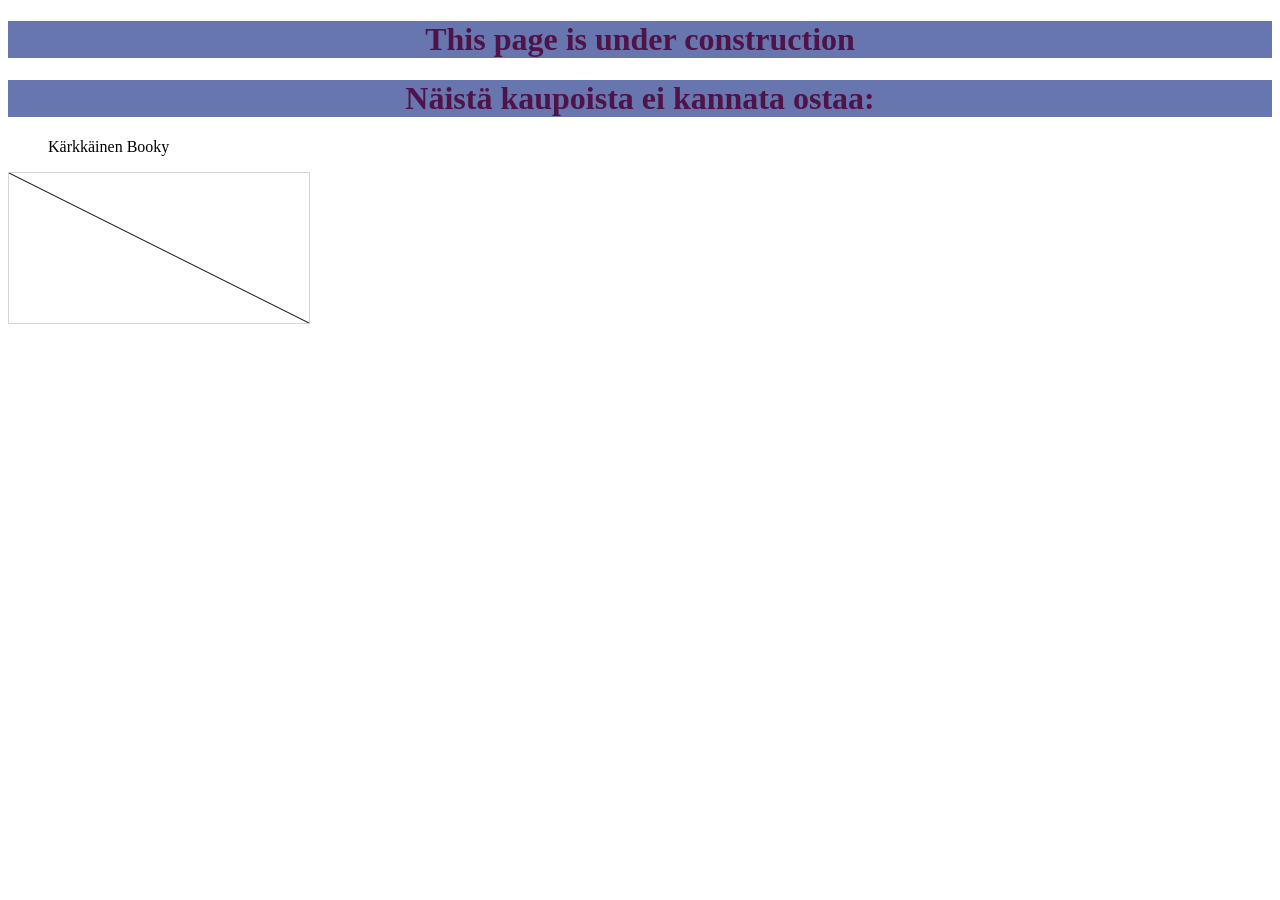
==== index.html @ b7d0ce35 "Update index.html" ====
<!DOCTYPE html>
<html>
    <head>
        <meta charset="utf-8">
        <title>HTML basics</title>
        <style>
            h1 {
                color: rgb(79, 19, 71);
                text-align: center;
                background-color: rgb(104, 118, 175); 
            }
        </style>
    </head>
    <body>
    <h1>This page is under construction</h1>
    <h1>Näistä kaupoista ei kannata ostaa:</h1>
        <ul>
            Kärkkäinen
            Booky
        </ul>
        <canvas id="myCanvas" width="300" height="150" style="border:1px solid #d3d3d3;">
Your browser does not support the HTML5 canvas tag.</canvas>

<script>
var c = document.getElementById("myCanvas");
var ctx = c.getContext("2d");
ctx.beginPath();
ctx.moveTo(0, 0);
ctx.lineTo(300, 150);
ctx.stroke();
</script>

    </body>
</html>
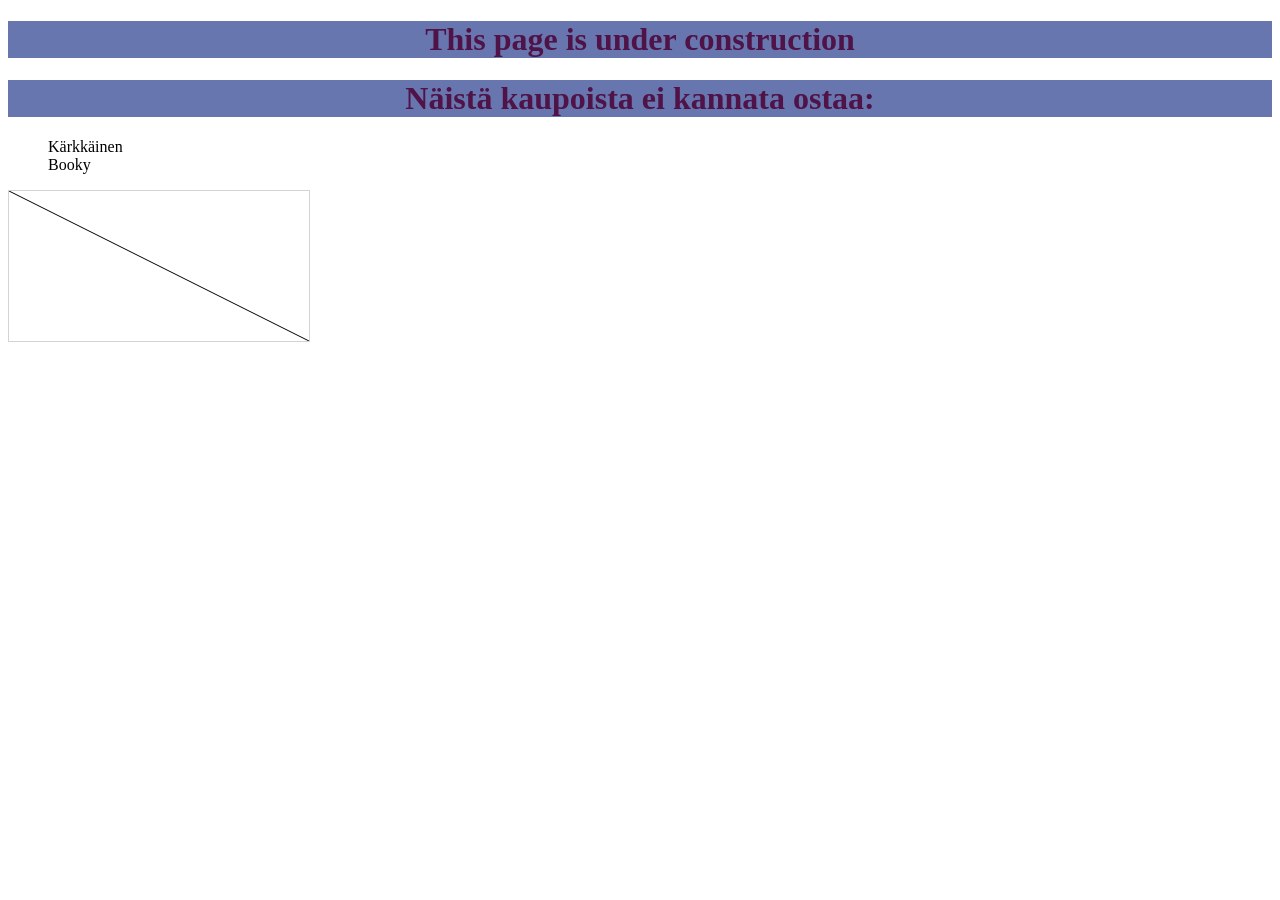
==== commit 40550934: "Update index.html" ====
--- a/index.html
+++ b/index.html
@@ -15,7 +15,7 @@
     <h1>This page is under construction</h1>
     <h1>Näistä kaupoista ei kannata ostaa:</h1>
         <ul>
-            Kärkkäinen
+            Kärkkäinen <br>
             Booky
         </ul>
         <canvas id="myCanvas" width="300" height="150" style="border:1px solid #d3d3d3;">
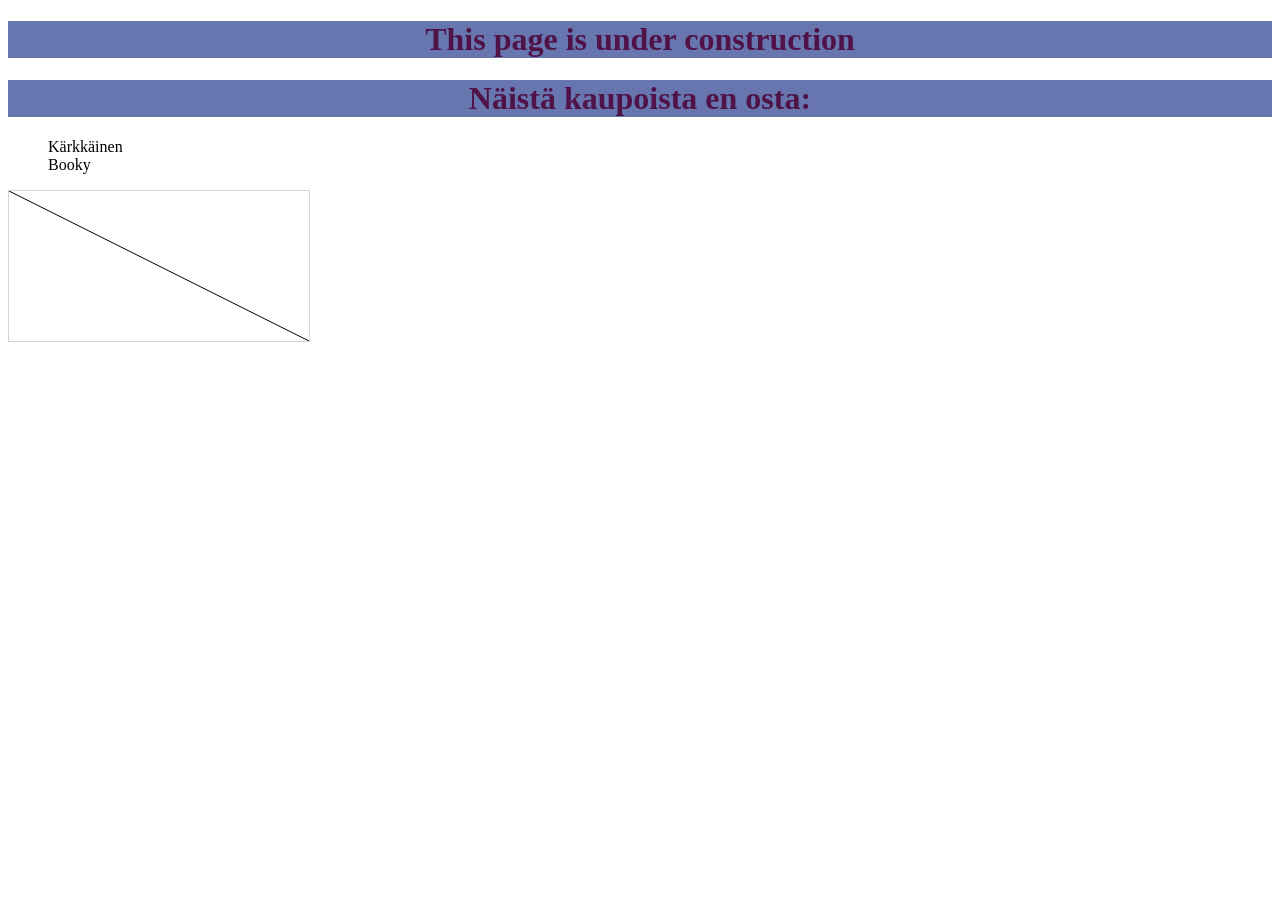
==== commit 7fe74ea4: "Update index.html" ====
--- a/index.html
+++ b/index.html
@@ -13,7 +13,7 @@
     </head>
     <body>
     <h1>This page is under construction</h1>
-    <h1>Näistä kaupoista ei kannata ostaa:</h1>
+    <h1>Näistä kaupoista en osta:</h1>
         <ul>
             Kärkkäinen <br>
             Booky
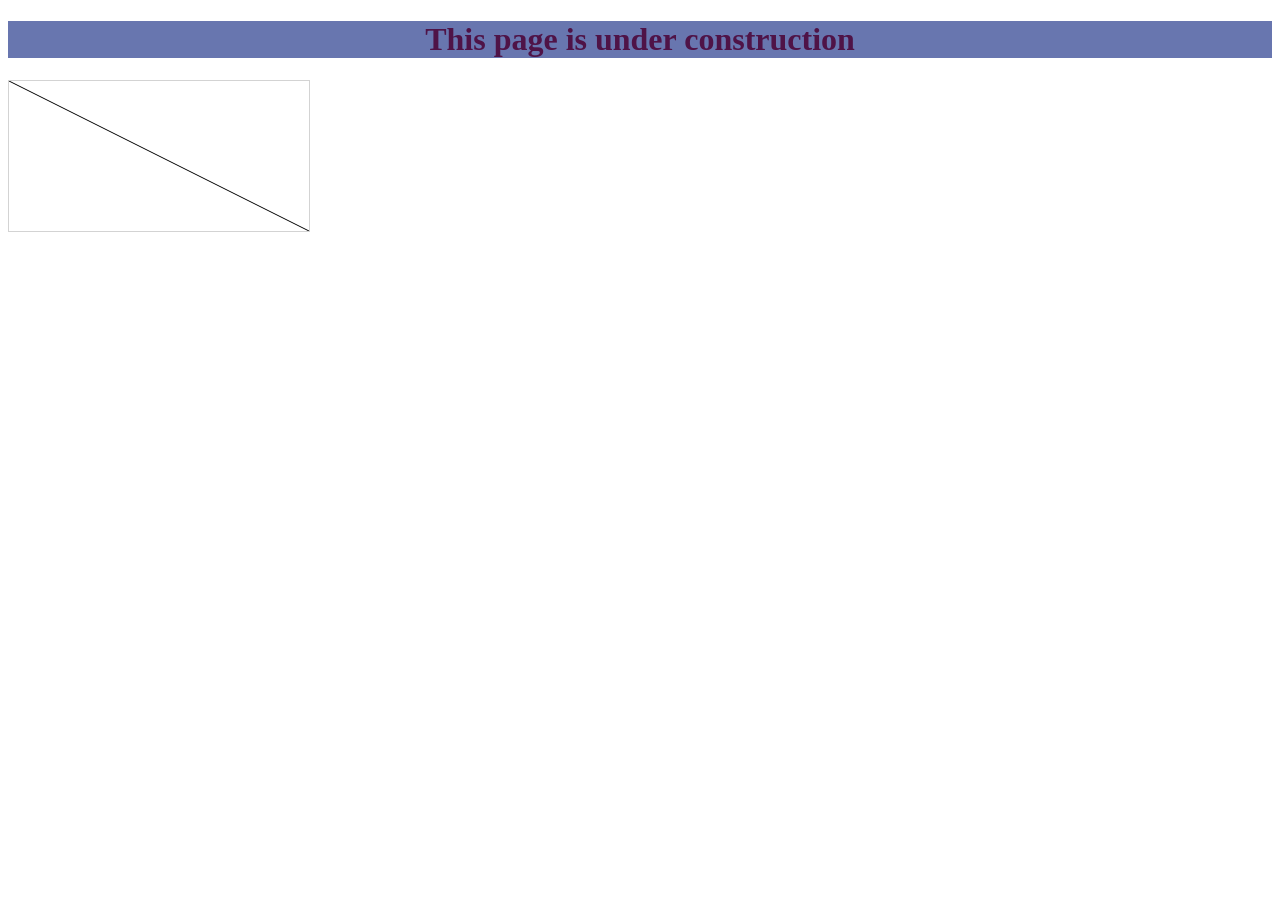
==== commit 2f4ad591: "Update index.html" ====
--- a/index.html
+++ b/index.html
@@ -13,11 +13,7 @@
     </head>
     <body>
     <h1>This page is under construction</h1>
-    <h1>Näistä kaupoista en osta:</h1>
-        <ul>
-            Kärkkäinen <br>
-            Booky
-        </ul>
+    
         <canvas id="myCanvas" width="300" height="150" style="border:1px solid #d3d3d3;">
 Your browser does not support the HTML5 canvas tag.</canvas>
 
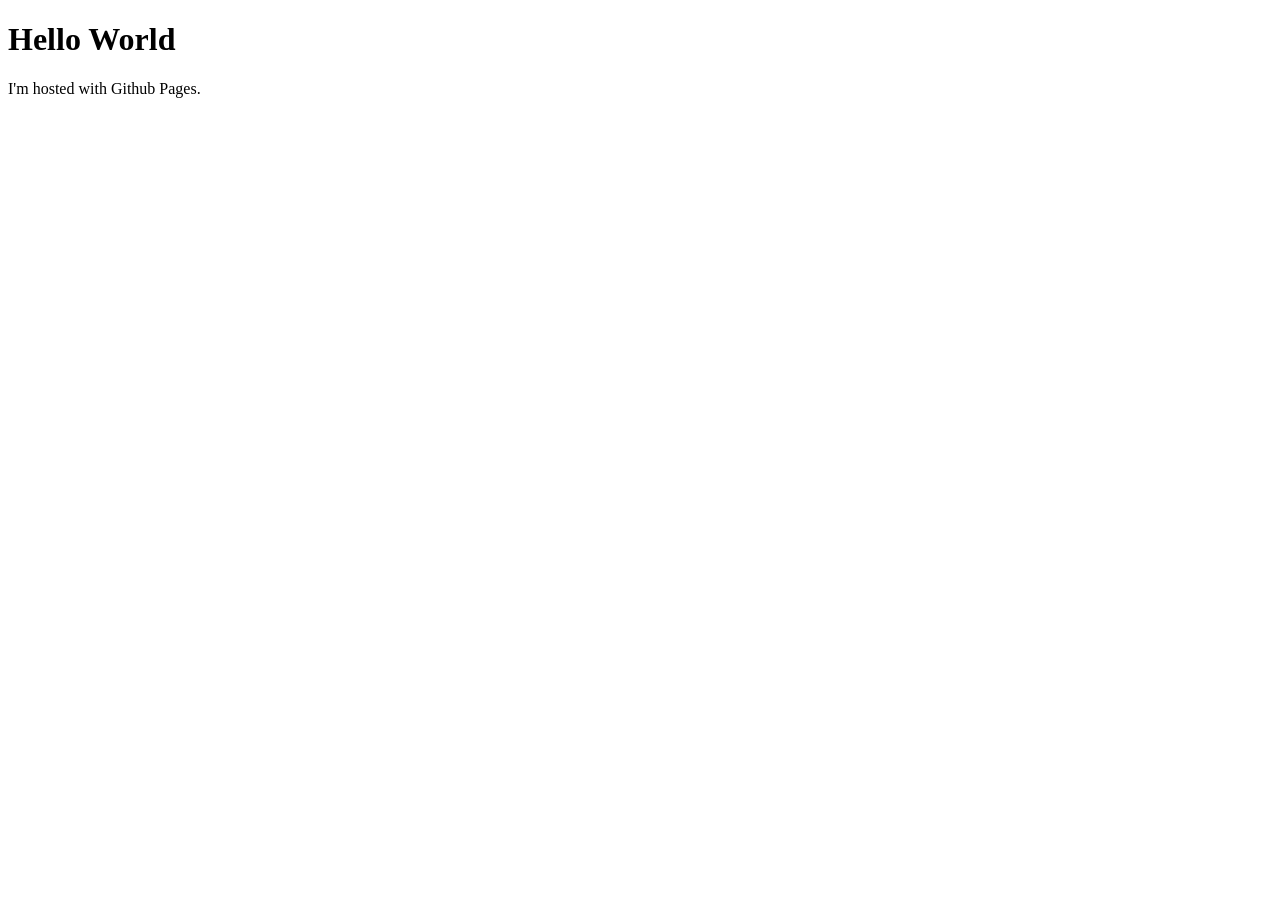
==== commit 953a1cbe: "Create index.html" ====
--- a/index.html
+++ b/index.html
@@ -1,30 +1,13 @@
 <!DOCTYPE html>
-<html>
-    <head>
-        <meta charset="utf-8">
-        <title>HTML basics</title>
-        <style>
-            h1 {
-                color: rgb(79, 19, 71);
-                text-align: center;
-                background-color: rgb(104, 118, 175); 
-            }
-        </style>
-    </head>
-    <body>
-    <h1>This page is under construction</h1>
-    
-        <canvas id="myCanvas" width="300" height="150" style="border:1px solid #d3d3d3;">
-Your browser does not support the HTML5 canvas tag.</canvas>
-
-<script>
-var c = document.getElementById("myCanvas");
-var ctx = c.getContext("2d");
-ctx.beginPath();
-ctx.moveTo(0, 0);
-ctx.lineTo(300, 150);
-ctx.stroke();
-</script>
-
-    </body>
-</html>
+<html lang="en">
+<head>
+    <meta charset="UTF-8">
+    <meta http-equiv="X-UA-Compatible" content="IE=edge">
+    <meta name="viewport" content="width=device-width, initial-scale=1.0">
+    <title>Document</title>
+</head>
+<body>
+   <h1>Hello World</h1> 
+   <p>I'm hosted with Github Pages.</p>
+</body>
+</html>
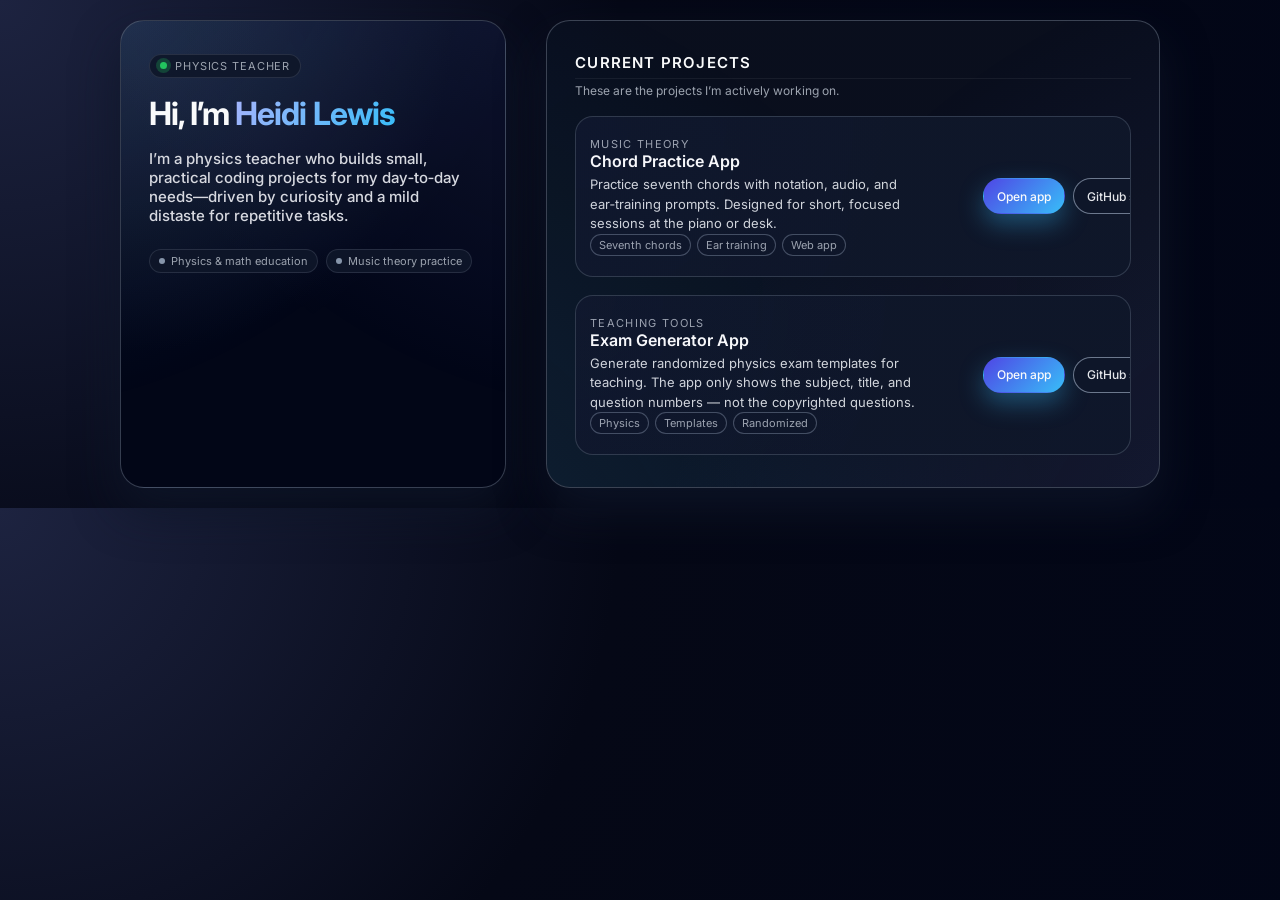
==== commit cfbdf5fb: "Publish personal frontpage" ====
--- a/index.html
+++ b/index.html
@@ -1,13 +1,122 @@
 <!DOCTYPE html>
 <html lang="en">
 <head>
-    <meta charset="UTF-8">
-    <meta http-equiv="X-UA-Compatible" content="IE=edge">
-    <meta name="viewport" content="width=device-width, initial-scale=1.0">
-    <title>Document</title>
+  <meta charset="UTF-8" />
+  <title>Heidi Lewis – Projects</title>
+  <meta name="viewport" content="width=device-width, initial-scale=1">
+
+  <!-- Google Font -->
+  <link 
+    href="https://fonts.googleapis.com/css2?family=Inter:wght@300;400;500;600;700&display=swap" 
+    rel="stylesheet"
+  />
+
+  <!-- External CSS -->
+  <link rel="stylesheet" href="styles.css" />
 </head>
+
 <body>
-   <h1>Hello World</h1> 
-   <p>I'm hosted with Github Pages.</p>
+  <main class="page">
+
+    <!-- INTRO -->
+    <section class="intro">
+      <div class="intro-inner">
+
+        <div class="pill">
+          <span class="pill-dot"></span>
+          <span>Physics teacher</span>
+        </div>
+
+        <h1 class="name">
+          Hi, I’m <span>Heidi Lewis</span>
+        </h1>
+
+        <p class="subtitle">
+          I’m a physics teacher who builds small, practical coding projects for my 
+          day‑to‑day needs—driven by curiosity and a mild distaste for repetitive tasks.
+        </p>
+
+        <div class="tags">
+          <span class="tag"><span class="tag-dot"></span>Physics & math education</span>
+          <span class="tag"><span class="tag-dot"></span>Music theory practice</span>
+        </div>
+
+      </div>
+    </section>
+
+    <!-- PROJECTS -->
+    <section class="projects-panel">
+      <div class="projects-inner">
+
+        <div class="projects-title">Current Projects</div>
+
+        <div class="projects-subtitle">
+          These are the projects I’m actively working on.
+        </div>
+
+        <div class="projects-list">
+
+          <!-- CHORD PRACTICE APP -->
+          <article class="project-card">
+            <div>
+              <div class="project-label">Music Theory</div>
+              <h2 class="project-title">Chord Practice App</h2>
+
+              <p class="project-desc">
+                Practice seventh chords with notation, audio, and ear‑training prompts.
+                Designed for short, focused sessions at the piano or desk.
+              </p>
+
+              <div class="project-tags">
+                <span class="project-tag-pill">Seventh chords</span>
+                <span class="project-tag-pill">Ear training</span>
+                <span class="project-tag-pill">Web app</span>
+              </div>
+            </div>
+
+            <div class="project-actions">
+              <a href="https://hm-lewis.github.io/chord-practice-app/" class="btn btn-primary" target="_blank">
+                Open app
+              </a>
+              <a href="https://github.com/hm-lewis/chord-practice-app" class="btn btn-secondary" target="_blank">
+                GitHub source
+              </a>
+            </div>
+          </article>
+
+          <!-- EXAM GENERATOR -->
+          <article class="project-card">
+            <div>
+              <div class="project-label">Teaching Tools</div>
+              <h2 class="project-title">Exam Generator App</h2>
+
+              <p class="project-desc">
+                Generate randomized physics exam templates for teaching. The app only
+                shows the subject, title, and question numbers — not the copyrighted questions.
+              </p>
+
+              <div class="project-tags">
+                <span class="project-tag-pill">Physics</span>
+                <span class="project-tag-pill">Templates</span>
+                <span class="project-tag-pill">Randomized</span>
+              </div>
+            </div>
+
+            <div class="project-actions">
+              <a href="https://hmlewis.eu.pythonanywhere.com/" class="btn btn-primary" target="_blank">
+                Open app
+              </a>
+              <a href="https://github.com/hm-lewis/exam-generator" class="btn btn-secondary" target="_blank">
+                GitHub source
+              </a>
+            </div>
+          </article>
+
+        </div>
+
+      </div>
+    </section>
+
+  </main>
 </body>
 </html>
--- a/styles.css
+++ b/styles.css
@@ -0,0 +1,332 @@
+/* --------------------------------------------------
+   Root variables & global reset
+-------------------------------------------------- */
+:root {
+  --bg: #050816;
+  --accent: #4f46e5;
+  --accent-soft: rgba(79, 70, 229, 0.12);
+  --text-main: #f9fafb;
+  --text-muted: #9ca3af;
+  --border-subtle: rgba(148, 163, 184, 0.25);
+  --card-radius: 18px;
+  --shadow-soft: 0 22px 45px rgba(15, 23, 42, 0.75);
+}
+
+* {
+  margin: 0;
+  padding: 0;
+  box-sizing: border-box;
+}
+
+body {
+  font-family: "Inter", sans-serif;
+  background: radial-gradient(circle at top left, #1d2340 0, #050816 45%, #020617 100%);
+  color: var(--text-main);
+  padding: 20px 14px;
+  display: flex;
+  justify-content: center;
+}
+
+/* --------------------------------------------------
+   Page wrapper
+-------------------------------------------------- */
+.page {
+  width: 100%;
+  max-width: 1040px;
+  display: flex;
+  flex-direction: column;
+  gap: 40px; /* increased section spacing */
+}
+
+/* --------------------------------------------------
+   Intro panel
+-------------------------------------------------- */
+.intro {
+  padding: 20px 18px;
+  border-radius: 24px;
+  background: radial-gradient(circle at top left, #1a233a 0, #020617 55%); /* lighter than projects */
+  border: 1px solid rgba(148, 163, 184, 0.35);
+  box-shadow: var(--shadow-soft);
+  position: relative;
+  overflow: hidden;
+}
+
+.intro::before {
+  content: "";
+  position: absolute;
+  inset: -40%;
+  background:
+    radial-gradient(circle at 0% 0%, rgba(96, 165, 250, 0.18) 0, transparent 55%),
+    radial-gradient(circle at 100% 0%, rgba(129, 140, 248, 0.18) 0, transparent 55%);
+  opacity: 0.9;
+}
+
+.intro-inner {
+  position: relative;
+  z-index: 1;
+  max-width: 480px; /* constrain intro width */
+}
+
+.pill {
+  display: inline-flex;
+  align-items: center;
+  gap: 8px;
+  padding: 4px 10px;
+  border-radius: 999px;
+  background: rgba(15, 23, 42, 0.9);
+  border: 1px solid rgba(148, 163, 184, 0.18); /* softer border */
+  color: var(--text-muted);
+  font-size: 11px;
+  text-transform: uppercase;
+  letter-spacing: 0.08em;
+  margin-bottom: 16px;
+}
+
+.pill-dot {
+  width: 7px;
+  height: 7px;
+  border-radius: 999px;
+  background: #22c55e;
+  box-shadow: 0 0 0 4px rgba(34, 197, 94, 0.25);
+}
+
+.name {
+  font-size: 26px;
+  font-weight: 700;
+  margin-bottom: 16px; /* increased */
+  letter-spacing: -0.03em;
+}
+
+.name span {
+  background: linear-gradient(120deg, #a5b4fc, #38bdf8);
+  -webkit-background-clip: text;
+  background-clip: text;
+  color: transparent;
+}
+
+.subtitle {
+  font-size: 15px;
+  font-weight: 500;
+  color: #d7d9e0; /* improved readability */
+  margin-bottom: 18px;
+}
+
+.tags {
+  display: flex;
+  flex-wrap: wrap;
+  gap: 8px;
+  margin-top: 24px; /* improved spacing rhythm */
+}
+
+.tag {
+  font-size: 11px;
+  padding: 4px 9px;
+  border-radius: 999px;
+  background: rgba(15, 23, 42, 0.9);
+  border: 1px solid rgba(148, 163, 184, 0.18); /* softer */
+  color: var(--text-muted);
+  display: inline-flex;
+  align-items: center;
+  gap: 6px;
+}
+
+.tag-dot {
+  width: 6px;
+  height: 6px;
+  border-radius: 999px;
+  background: rgba(148, 163, 184, 0.9);
+}
+
+/* --------------------------------------------------
+   Projects panel
+-------------------------------------------------- */
+.projects-panel {
+  padding: 20px 18px;
+  border-radius: 24px;
+  background: linear-gradient(145deg, rgba(10, 15, 30, 0.96), rgba(10, 15, 30, 0.98)); /* darker */
+  border: 1px solid rgba(148, 163, 184, 0.35);
+  box-shadow: var(--shadow-soft);
+  position: relative;
+  overflow: hidden;
+}
+
+.projects-panel::before {
+  content: "";
+  position: absolute;
+  inset: -40%;
+  background:
+    radial-gradient(circle at 0% 100%, rgba(56, 189, 248, 0.16) 0, transparent 55%),
+    radial-gradient(circle at 100% 100%, rgba(129, 140, 248, 0.16) 0, transparent 55%);
+  opacity: 0.9;
+}
+
+.projects-inner {
+  position: relative;
+  z-index: 1;
+}
+
+.projects-title {
+  font-size: 15px;
+  font-weight: 600;
+  letter-spacing: 0.08em;
+  text-transform: uppercase;
+  margin-bottom: 4px;
+  padding-bottom: 6px;
+  border-bottom: 1px solid rgba(255, 255, 255, 0.06); /* new separator */
+}
+
+.projects-subtitle {
+  font-size: 12px;
+  color: var(--text-muted);
+  margin-bottom: 18px;
+}
+
+.projects-list {
+  display: flex;
+  flex-direction: column;
+  gap: 18px; /* slightly increased */
+}
+
+/* --------------------------------------------------
+   Project cards
+-------------------------------------------------- */
+.project-card {
+  border-radius: var(--card-radius);
+  padding: 20px 14px; /* more top padding */
+  background: radial-gradient(circle at top left, rgba(15, 23, 42, 0.9) 0, rgba(15, 23, 42, 0.98) 55%);
+  border: 1px solid var(--border-subtle);
+  display: flex;
+  flex-direction: column;
+  gap: 12px;
+  position: relative;
+  overflow: hidden;
+}
+
+.project-card::before {
+  content: "";
+  position: absolute;
+  inset: -40%;
+  background: radial-gradient(circle at 0 0, var(--accent-soft) 0, transparent 55%);
+  opacity: 0.30; /* softer glow */
+}
+
+.project-card > div:first-child {
+  max-width: 560px; /* constrain text width */
+}
+
+.project-label {
+  font-size: 11px;
+  text-transform: uppercase;
+  letter-spacing: 0.12em;
+  color: var(--text-muted);
+}
+
+.project-title {
+  font-size: 16px;
+  font-weight: 600;
+  margin-bottom: 4px;
+}
+
+.project-desc {
+  font-size: 13px;
+  color: #d1d5db;
+  line-height: 1.5;
+}
+
+.project-tags {
+  display: flex;
+  flex-wrap: wrap;
+  gap: 6px;
+  font-size: 11px;
+  color: var(--text-muted);
+}
+
+.project-tag-pill {
+  padding: 3px 8px;
+  border-radius: 999px;
+  background: rgba(15, 23, 42, 0.9);
+  border: 1px solid rgba(148, 163, 184, 0.4);
+}
+
+/* --------------------------------------------------
+   Buttons
+-------------------------------------------------- */
+.project-actions {
+  display: flex;
+  gap: 8px;
+  flex-wrap: wrap;
+}
+
+.btn {
+  border-radius: 999px;
+  padding: 7px 13px;
+  height: 36px; /* perfect vertical alignment */
+  font-size: 12px;
+  font-weight: 500;
+  text-decoration: none;
+  cursor: pointer;
+  display: inline-flex;
+  align-items: center;
+  justify-content: center;
+  gap: 6px;
+  flex: 1 1 auto;
+  border: 1px solid transparent;
+  color: #e5e7eb;
+}
+
+.btn-primary {
+  background: linear-gradient(135deg, #4f46e5, #38bdf8);
+  color: #f9fafb;
+  box-shadow: 0 10px 25px rgba(56, 189, 248, 0.35);
+}
+
+.btn-secondary {
+  background: rgba(15, 23, 42, 0.9);
+  border-color: rgba(148, 163, 184, 0.7);
+}
+
+/* Hover */
+.btn-primary:hover {
+  transform: translateY(-1px);
+  box-shadow: 0 12px 28px rgba(56, 189, 248, 0.42);
+}
+
+.btn-secondary:hover {
+  border-color: rgba(148, 163, 184, 0.9);
+  background: rgba(15, 23, 42, 1);
+}
+
+/* --------------------------------------------------
+   Desktop layout
+-------------------------------------------------- */
+@media (min-width: 760px) {
+  .name {
+    font-size: 32px;
+  }
+}
+
+@media (min-width: 900px) {
+  .page {
+    flex-direction: row;
+  }
+
+  .intro,
+  .projects-panel {
+    padding: 32px 28px; /* increased */
+  }
+
+  .project-card {
+    flex-direction: row;
+    justify-content: space-between;
+    align-items: center;
+    gap: 24px; /* improved spacing */
+  }
+
+  .project-actions {
+    flex-wrap: nowrap;
+  }
+
+  .btn {
+    flex: 0 0 auto;
+  }
+}
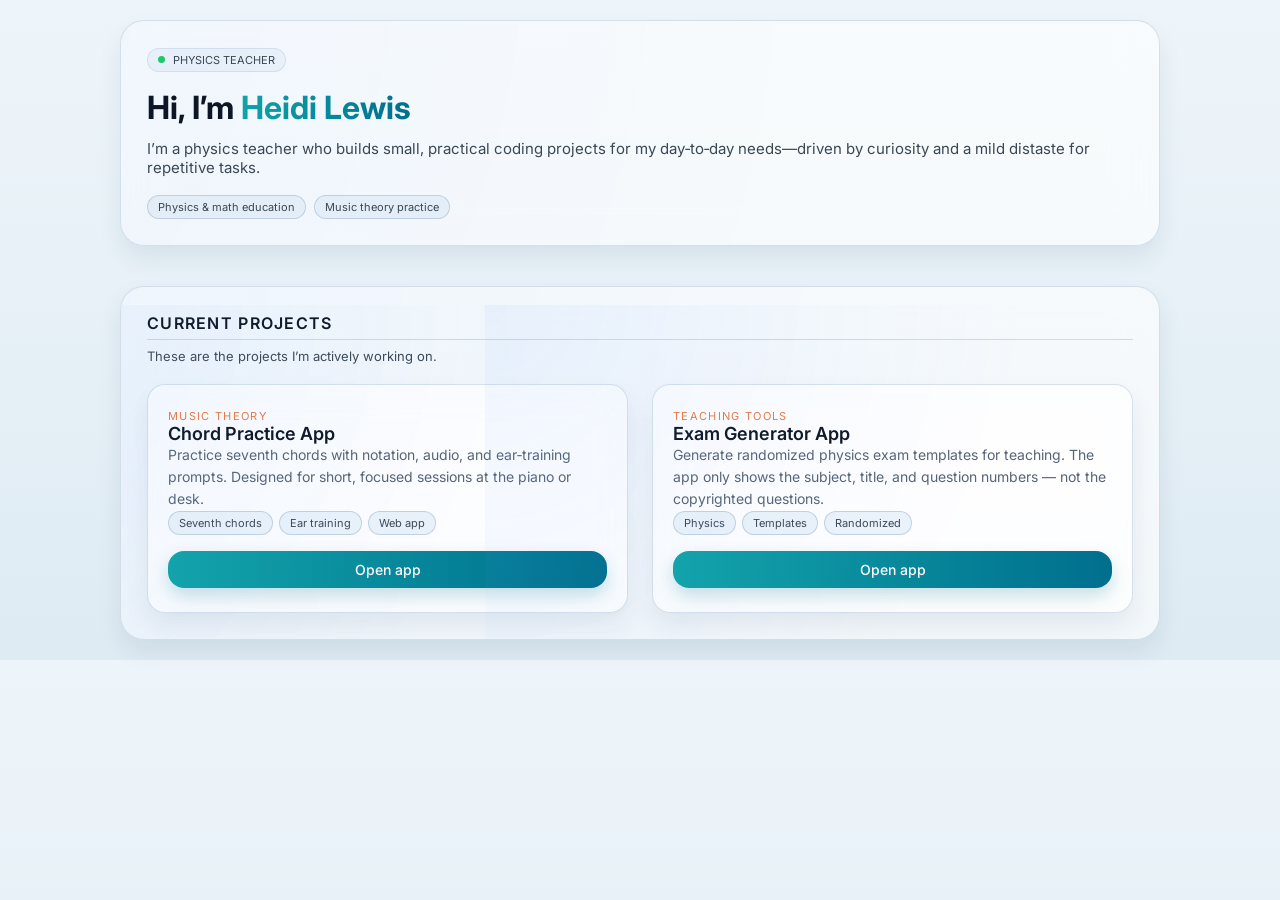
==== commit 3dea1fb1: "Remove GitHub source buttons from index.html" ====
--- a/index.html
+++ b/index.html
@@ -78,9 +78,6 @@
               <a href="https://hm-lewis.github.io/chord-practice-app/" class="btn btn-primary" target="_blank">
                 Open app
               </a>
-              <a href="https://github.com/hm-lewis/chord-practice-app" class="btn btn-secondary" target="_blank">
-                GitHub source
-              </a>
             </div>
           </article>
 
@@ -106,9 +103,6 @@
               <a href="https://hmlewis.eu.pythonanywhere.com/" class="btn btn-primary" target="_blank">
                 Open app
               </a>
-              <a href="https://github.com/hm-lewis/exam-generator" class="btn btn-secondary" target="_blank">
-                GitHub source
-              </a>
             </div>
           </article>
 
--- a/styles.css
+++ b/styles.css
@@ -1,15 +1,46 @@
 /* --------------------------------------------------
-   Root variables & global reset
+   ROOT VARIABLES — Unified Chord App Palette
 -------------------------------------------------- */
 :root {
-  --bg: #050816;
-  --accent: #4f46e5;
-  --accent-soft: rgba(79, 70, 229, 0.12);
-  --text-main: #f9fafb;
-  --text-muted: #9ca3af;
-  --border-subtle: rgba(148, 163, 184, 0.25);
+  /* Primary gradient colors (exact from the app) */
+  --brand-teal:        #0fa3a8;   /* left side of gradient */
+  --brand-teal-dark:   #006f8e;   /* right side of gradient */
+
+  /* Secondary blue tones */
+  --brand-secondary:   #3c76ff;
+  --brand-mix:         #0db1f1;
+
+  /* Orange musical accent */
+  --accent-chord-orange: #e57a41;
+
+  /* Background gradient */
+  --bg-top:      #eef5fa;
+  --bg-bottom:   #deebf3;
+
+  /* Frosted surfaces */
+  --panel-bg:     rgba(255, 255, 255, 0.62);
+  --card-bg:      rgba(255, 255, 255, 0.58);
+  --border-light: rgba(180, 200, 220, 0.55);
+
+  /* TEXT — slightly darker for better contrast */
+  --text-main:   #0c1624;
+  --text-muted:  #3a4754;
+  --text-soft:   #566476;
+
+  /* Secondary button (Start game) */
+  --btn-secondary-bg:     #dbe8ef;
+  --btn-secondary-hover:  #e5f0f6;
+  --btn-secondary-border: #b8ccd6;
+  --btn-secondary-text:   #1f2d38;
+
+  /* Glow */
+  --accent-soft: rgba(120, 170, 255, 0.25);
+
+  /* Radii & shadows */
   --card-radius: 18px;
-  --shadow-soft: 0 22px 45px rgba(15, 23, 42, 0.75);
+
+  /* EXACT chord-app shadow for the primary button */
+  --primary-shadow: 0 8px 18px rgba(0, 112, 135, 0.22);
 }
 
 * {
@@ -18,9 +49,13 @@
   box-sizing: border-box;
 }
 
+a {
+  text-decoration: none;
+}
+
 body {
   font-family: "Inter", sans-serif;
-  background: radial-gradient(circle at top left, #1d2340 0, #050816 45%, #020617 100%);
+  background: linear-gradient(180deg, var(--bg-top), var(--bg-bottom));
   color: var(--text-main);
   padding: 20px 14px;
   display: flex;
@@ -28,86 +63,98 @@
 }
 
 /* --------------------------------------------------
-   Page wrapper
+   PAGE STRUCTURE
 -------------------------------------------------- */
 .page {
   width: 100%;
   max-width: 1040px;
   display: flex;
   flex-direction: column;
-  gap: 40px; /* increased section spacing */
-}
-
-/* --------------------------------------------------
-   Intro panel
--------------------------------------------------- */
-.intro {
-  padding: 20px 18px;
+  gap: 40px;
+}
+
+/* --------------------------------------------------
+   PANELS
+-------------------------------------------------- */
+.intro,
+.projects-panel {
+  padding: 26px;
   border-radius: 24px;
-  background: radial-gradient(circle at top left, #1a233a 0, #020617 55%); /* lighter than projects */
-  border: 1px solid rgba(148, 163, 184, 0.35);
-  box-shadow: var(--shadow-soft);
+  background: var(--panel-bg);
+  border: 1px solid var(--border-light);
+  backdrop-filter: blur(22px);
+  -webkit-backdrop-filter: blur(22px);
   position: relative;
   overflow: hidden;
-}
-
-.intro::before {
+  box-shadow: 0 12px 25px rgba(0, 40, 80, 0.08);
+}
+
+.intro::before,
+.projects-panel::before,
+.project-card::before {
   content: "";
   position: absolute;
-  inset: -40%;
-  background:
-    radial-gradient(circle at 0% 0%, rgba(96, 165, 250, 0.18) 0, transparent 55%),
-    radial-gradient(circle at 100% 0%, rgba(129, 140, 248, 0.18) 0, transparent 55%);
-  opacity: 0.9;
-}
-
-.intro-inner {
+  inset: -35%;
+  pointer-events: none;
+  background: radial-gradient(circle at 0% 0%, var(--accent-soft) 0%, transparent 60%);
+  opacity: 0.35;
+  z-index: 0;
+}
+
+.intro-inner,
+.projects-inner {
   position: relative;
   z-index: 1;
-  max-width: 480px; /* constrain intro width */
-}
-
+}
+
+/* --------------------------------------------------
+   INTRO CONTENT
+-------------------------------------------------- */
 .pill {
   display: inline-flex;
   align-items: center;
   gap: 8px;
   padding: 4px 10px;
   border-radius: 999px;
-  background: rgba(15, 23, 42, 0.9);
-  border: 1px solid rgba(148, 163, 184, 0.18); /* softer border */
+  background: rgba(200, 220, 240, 0.25);
+  border: 1px solid rgba(180, 200, 220, 0.45);
   color: var(--text-muted);
   font-size: 11px;
   text-transform: uppercase;
-  letter-spacing: 0.08em;
-  margin-bottom: 16px;
 }
 
 .pill-dot {
   width: 7px;
   height: 7px;
   border-radius: 999px;
-  background: #22c55e;
-  box-shadow: 0 0 0 4px rgba(34, 197, 94, 0.25);
+  background: #1ec969;
 }
 
 .name {
-  font-size: 26px;
+  font-size: 32px;
   font-weight: 700;
-  margin-bottom: 16px; /* increased */
-  letter-spacing: -0.03em;
-}
-
+  margin: 16px 0 12px;
+}
+
+/* ✅ Name uses the Open App gradient */
 .name span {
-  background: linear-gradient(120deg, #a5b4fc, #38bdf8);
+  background: linear-gradient(
+    90deg,
+    var(--brand-teal) 0%,
+    var(--brand-teal-dark) 100%
+  );
+  /* Use the standard property first for compatibility, then the
+     vendor-prefixed version for older WebKit browsers. Also ensure
+     the text becomes transparent for the gradient to show. */
+  background-clip: text;
   -webkit-background-clip: text;
-  background-clip: text;
+  -webkit-text-fill-color: transparent;
   color: transparent;
 }
 
 .subtitle {
   font-size: 15px;
-  font-weight: 500;
-  color: #d7d9e0; /* improved readability */
+  color: var(--text-muted);
   margin-bottom: 18px;
 }
 
@@ -115,218 +162,156 @@
   display: flex;
   flex-wrap: wrap;
   gap: 8px;
-  margin-top: 24px; /* improved spacing rhythm */
 }
 
 .tag {
   font-size: 11px;
-  padding: 4px 9px;
+  padding: 4px 10px;
   border-radius: 999px;
-  background: rgba(15, 23, 42, 0.9);
-  border: 1px solid rgba(148, 163, 184, 0.18); /* softer */
-  color: var(--text-muted);
-  display: inline-flex;
-  align-items: center;
-  gap: 6px;
-}
-
-.tag-dot {
-  width: 6px;
-  height: 6px;
-  border-radius: 999px;
-  background: rgba(148, 163, 184, 0.9);
-}
-
-/* --------------------------------------------------
-   Projects panel
--------------------------------------------------- */
-.projects-panel {
-  padding: 20px 18px;
-  border-radius: 24px;
-  background: linear-gradient(145deg, rgba(10, 15, 30, 0.96), rgba(10, 15, 30, 0.98)); /* darker */
-  border: 1px solid rgba(148, 163, 184, 0.35);
-  box-shadow: var(--shadow-soft);
-  position: relative;
-  overflow: hidden;
-}
-
-.projects-panel::before {
-  content: "";
-  position: absolute;
-  inset: -40%;
-  background:
-    radial-gradient(circle at 0% 100%, rgba(56, 189, 248, 0.16) 0, transparent 55%),
-    radial-gradient(circle at 100% 100%, rgba(129, 140, 248, 0.16) 0, transparent 55%);
-  opacity: 0.9;
-}
-
-.projects-inner {
-  position: relative;
-  z-index: 1;
-}
-
+  background: rgba(200, 220, 240, 0.35);
+  border: 1px solid rgba(160, 180, 200, 0.55);
+  color: var(--text-muted);
+}
+
+/* --------------------------------------------------
+   PROJECTS
+-------------------------------------------------- */
 .projects-title {
-  font-size: 15px;
+  font-size: 16px;
   font-weight: 600;
   letter-spacing: 0.08em;
   text-transform: uppercase;
-  margin-bottom: 4px;
   padding-bottom: 6px;
-  border-bottom: 1px solid rgba(255, 255, 255, 0.06); /* new separator */
+  margin-bottom: 8px;
+  border-bottom: 1px solid rgba(150, 170, 200, 0.4);
+  color: var(--text-main);
 }
 
 .projects-subtitle {
-  font-size: 12px;
-  color: var(--text-muted);
-  margin-bottom: 18px;
-}
-
+  font-size: 13px;
+  color: var(--text-muted);
+  margin-bottom: 20px;
+}
+
+/* --------------------------------------------------
+   PROJECT CARDS
+-------------------------------------------------- */
 .projects-list {
   display: flex;
   flex-direction: column;
-  gap: 18px; /* slightly increased */
-}
-
-/* --------------------------------------------------
-   Project cards
--------------------------------------------------- */
+  gap: 20px;
+}
+
 .project-card {
   border-radius: var(--card-radius);
-  padding: 20px 14px; /* more top padding */
-  background: radial-gradient(circle at top left, rgba(15, 23, 42, 0.9) 0, rgba(15, 23, 42, 0.98) 55%);
-  border: 1px solid var(--border-subtle);
+  padding: 24px 20px;
+  background: var(--card-bg);
+  border: 1px solid var(--border-light);
+  backdrop-filter: blur(18px);
+  position: relative;
   display: flex;
   flex-direction: column;
-  gap: 12px;
-  position: relative;
-  overflow: hidden;
-}
-
-.project-card::before {
-  content: "";
-  position: absolute;
-  inset: -40%;
-  background: radial-gradient(circle at 0 0, var(--accent-soft) 0, transparent 55%);
-  opacity: 0.30; /* softer glow */
-}
-
-.project-card > div:first-child {
-  max-width: 560px; /* constrain text width */
+  gap: 16px;
+  box-shadow: 0 12px 25px rgba(0, 40, 80, 0.08);
 }
 
 .project-label {
   font-size: 11px;
+  color: var(--accent-chord-orange);
   text-transform: uppercase;
   letter-spacing: 0.12em;
-  color: var(--text-muted);
 }
 
 .project-title {
-  font-size: 16px;
+  font-size: 18px;
   font-weight: 600;
-  margin-bottom: 4px;
+  color: var(--text-main);
 }
 
 .project-desc {
-  font-size: 13px;
-  color: #d1d5db;
-  line-height: 1.5;
+  font-size: 14px;
+  line-height: 1.6;
+  color: var(--text-soft);
 }
 
 .project-tags {
   display: flex;
   flex-wrap: wrap;
   gap: 6px;
+}
+
+.project-tag-pill {
+  padding: 4px 10px;
+  border-radius: 999px;
+  background: rgba(200, 220, 240, 0.35);
+  border: 1px solid rgba(160, 180, 200, 0.55);
   font-size: 11px;
   color: var(--text-muted);
 }
 
-.project-tag-pill {
-  padding: 3px 8px;
-  border-radius: 999px;
-  background: rgba(15, 23, 42, 0.9);
-  border: 1px solid rgba(148, 163, 184, 0.4);
-}
-
-/* --------------------------------------------------
-   Buttons
+/* --------------------------------------------------
+   BUTTONS — EXACT MATCH TO CHORD APP
 -------------------------------------------------- */
 .project-actions {
   display: flex;
+  width: 100%;
+  flex-wrap: wrap;
   gap: 8px;
-  flex-wrap: wrap;
 }
 
 .btn {
-  border-radius: 999px;
-  padding: 7px 13px;
-  height: 36px; /* perfect vertical alignment */
-  font-size: 12px;
+  border-radius: 16px;
+  padding: 10px 18px;
+  font-size: 14px;
   font-weight: 500;
-  text-decoration: none;
+  text-align: center;
   cursor: pointer;
-  display: inline-flex;
-  align-items: center;
-  justify-content: center;
-  gap: 6px;
   flex: 1 1 auto;
-  border: 1px solid transparent;
-  color: #e5e7eb;
-}
-
+  border: none;
+}
+
+/* ✅ PRIMARY BUTTON — exact gradient */
 .btn-primary {
-  background: linear-gradient(135deg, #4f46e5, #38bdf8);
-  color: #f9fafb;
-  box-shadow: 0 10px 25px rgba(56, 189, 248, 0.35);
-}
-
+  background: linear-gradient(
+    90deg,
+    var(--brand-teal) 0%,
+    var(--brand-teal-dark) 100%
+  );
+  color: #ffffff;
+  box-shadow: var(--primary-shadow);
+}
+
+.btn-primary:hover {
+  filter: brightness(0.95);
+}
+
+/* ✅ SECONDARY BUTTON — exact Start Game */
 .btn-secondary {
-  background: rgba(15, 23, 42, 0.9);
-  border-color: rgba(148, 163, 184, 0.7);
-}
-
-/* Hover */
-.btn-primary:hover {
-  transform: translateY(-1px);
-  box-shadow: 0 12px 28px rgba(56, 189, 248, 0.42);
+  background: var(--btn-secondary-bg);
+  border: 1px solid var(--btn-secondary-border);
+  color: var(--btn-secondary-text);
 }
 
 .btn-secondary:hover {
-  border-color: rgba(148, 163, 184, 0.9);
-  background: rgba(15, 23, 42, 1);
-}
-
-/* --------------------------------------------------
-   Desktop layout
--------------------------------------------------- */
-@media (min-width: 760px) {
-  .name {
-    font-size: 32px;
+  background: var(--btn-secondary-hover);
+}
+
+/* --------------------------------------------------
+   DESKTOP
+-------------------------------------------------- */
+@media (min-width: 900px) {
+
+  .projects-list {
+    display: grid;
+    grid-template-columns: 1fr 1fr;
+    gap: 24px;
   }
-}
-
-@media (min-width: 900px) {
-  .page {
-    flex-direction: row;
+
+  .project-card {
+    flex-direction: column;
   }
 
-  .intro,
-  .projects-panel {
-    padding: 32px 28px; /* increased */
-  }
-
-  .project-card {
-    flex-direction: row;
-    justify-content: space-between;
-    align-items: center;
-    gap: 24px; /* improved spacing */
-  }
-
   .project-actions {
-    flex-wrap: nowrap;
-  }
-
-  .btn {
-    flex: 0 0 auto;
+    width: 100%;
   }
 }
